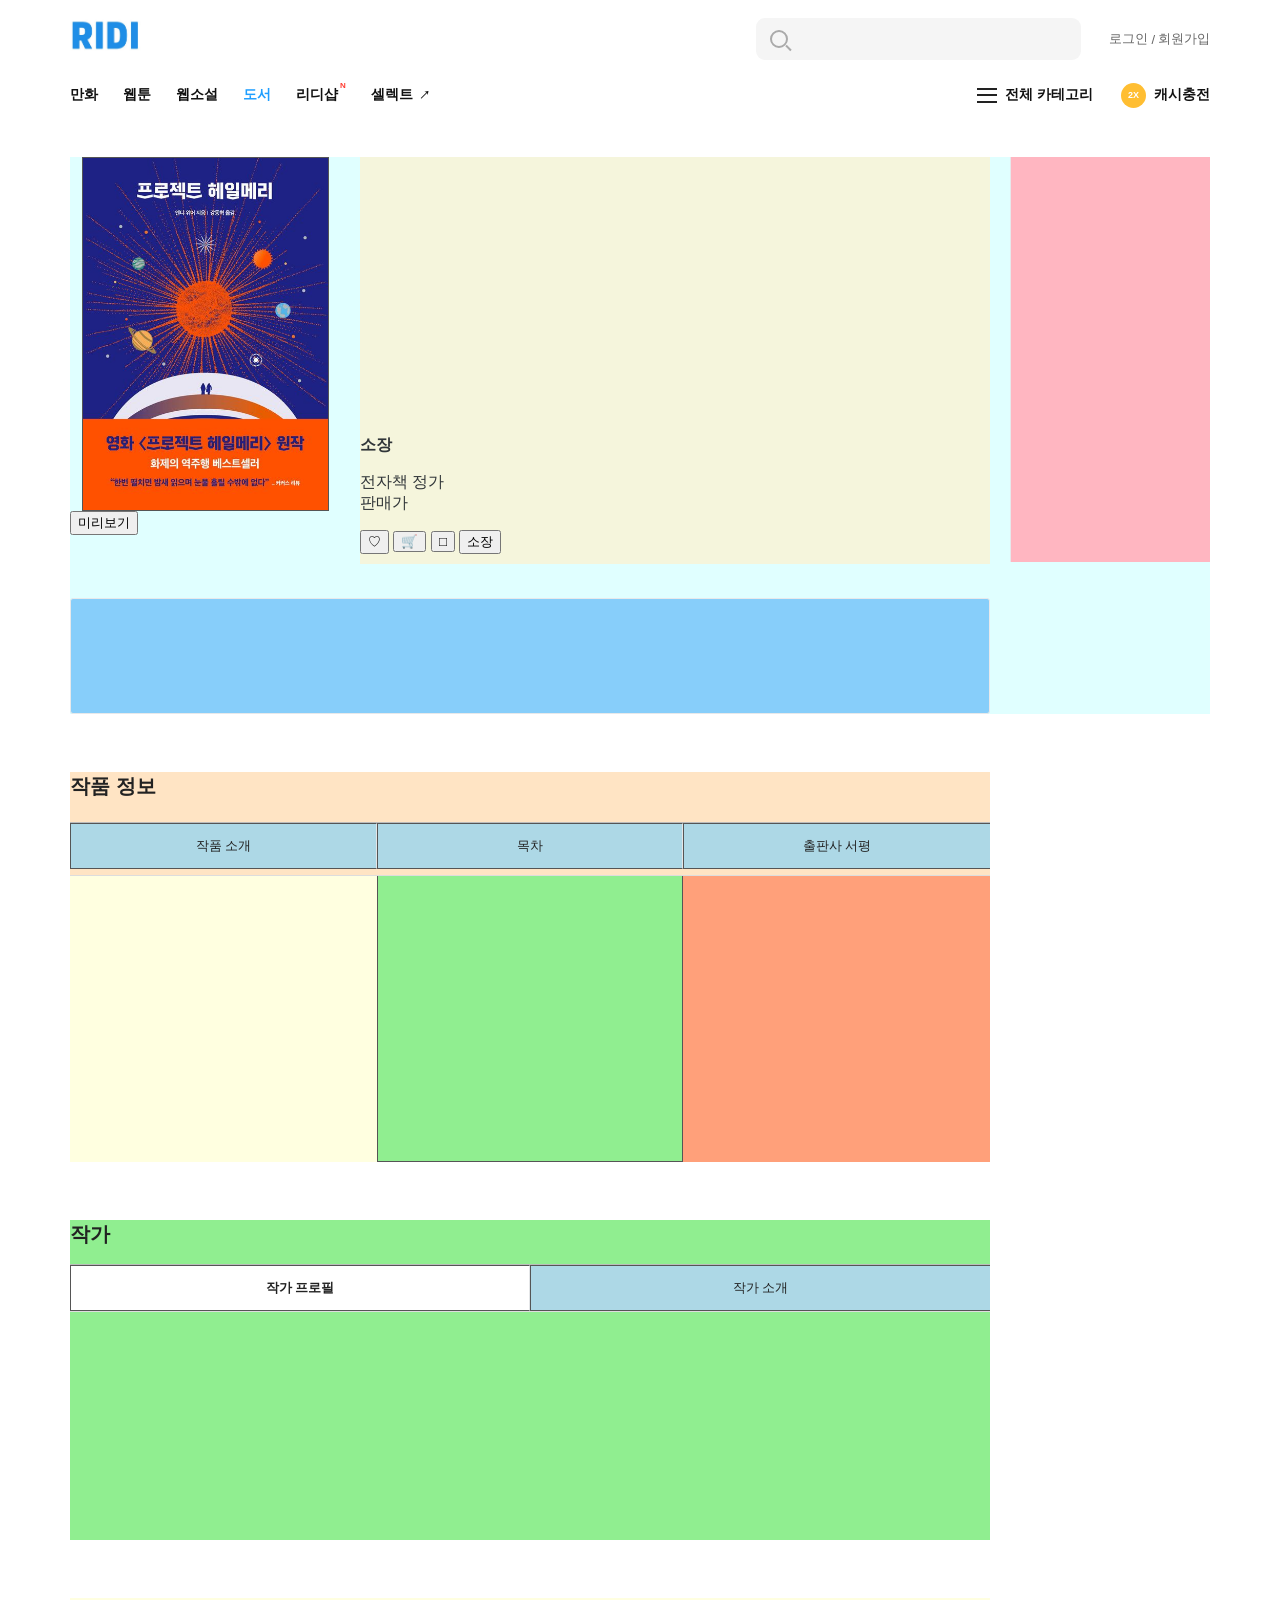
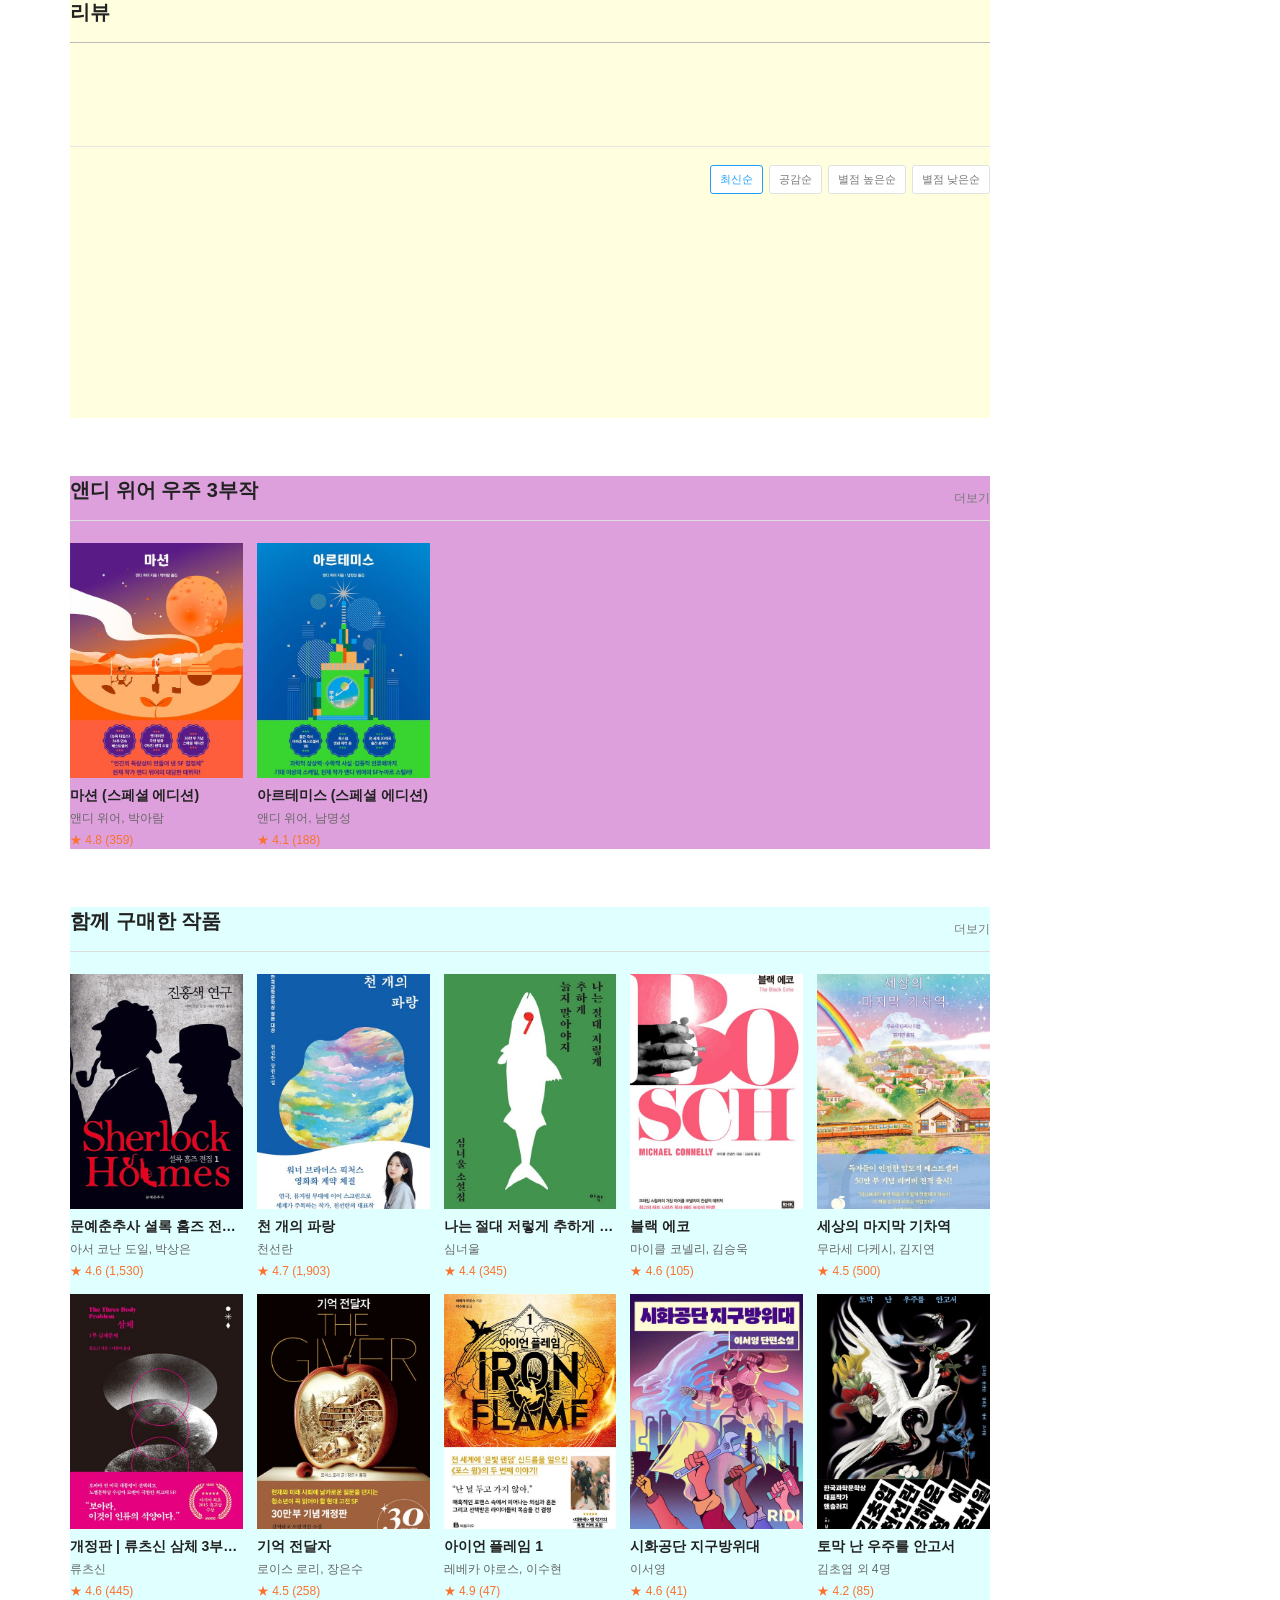
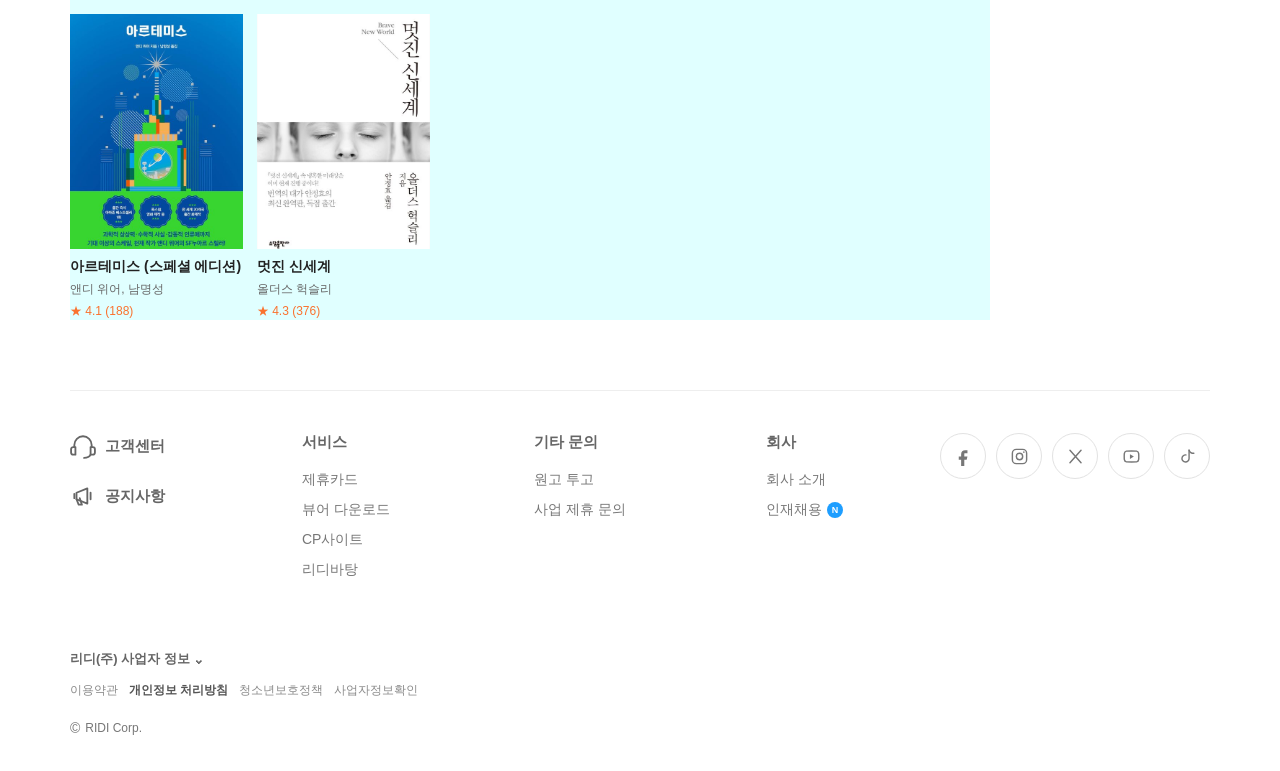
==== subpage_project_halemerry.html @ 0af4936f "20260902작업api호출완으로해서" ====
<!DOCTYPE html>
<html lang="ko">
<head>
    <meta charset="UTF-8">
    <meta name="viewport" content="width=device-width, initial-scale=1.0">
    <title>프로젝트 헤일메리 - 리디</title>
    <link rel="stylesheet" href="./css/common.css">
</head>
<body>
   <!-- 헤더 시작 -->
        <header>
            <!-- 왼쪽 -->
            <div class="왼쪽영역">
                <a href="index.html" id="로고">
                    <img src="./img/리디로고.jpg" alt="RIDI">
                </a>

                <nav id="작품장르">
                    <a href="#">만화</a>
                    <a href="#">웹툰</a>
                    <a href="#">웹소설</a>
                    <a href="#" class="현재메뉴">도서</a>
                    <a href="#" class="리디샵메뉴">
                        리디샵
                        <span class="new표시헤더">N</span>
                    </a>
                    <a href="#">
                        셀렉트
                        <span class="외부링크아이콘">↗</span>
                    </a>
                </nav>
            </div>


            <!-- 오른쪽 -->
            <div class="오른쪽영역">
                <!-- 검색 + 로그인 -->
                <div class="오른쪽위">
                    <form id="검색">
                        <button
                            type="submit"
                            class="검색버튼"
                            aria-label="검색" >
                            <span class="돋보기"></span>
                        </button>
                        <input type="text">
                    </form>

                    <div id="로그인">
                        <a href="#">로그인</a>
                        <span>/</span>
                        <a href="#">회원가입</a>
                    </div>
                </div>

                <!-- 카테고리 + 캐시충전 -->
                <div class="오른쪽아래">
                    <a href="#" id="전체카테고리">
                        <span class="햄버거아이콘">
                            <i></i>
                            <i></i>
                            <i></i>
                        </span>
                        <span>전체 카테고리</span>
                    </a>

                    <a href="#" id="캐시충전">
                        <span class="캐시아이콘">2X</span>
                        <span>캐시충전</span>
                    </a>
                </div>
            </div>
        </header>
        <!-- 헤더 끝 -->


            <main class="서브페이지메인">
            <section class="책정보">
                <div class="책정보상단">

                    <!-- 왼쪽 표지 영역 -->
                    <div class="책표지영역">
                        <a href="#" class="책표지링크">
                            <img class="책표지" src="" alt="">
                        </a>

                        <button class="미리보기버튼" type="button">미리보기</button>
                    </div>

                    <!-- 가운데 기본 정보 -->
                    <div class="책기본정보">
                        <div class="책카테고리"></div>

                        <h1 class="책제목"></h1>

                        <div class="책평점영역">
                            <span class="책평점"></span>
                            <span class="책평가수"></span>
                        </div>

                        <div class="책관심수"></div>

                        <ul class="책관계자목록"></ul>

                        <div class="책출판사"></div>

                        <a href="#" class="책이벤트"></a>

                        <div class="책구매영역">
                            <div class="책가격정보">
                                <strong class="가격구분">소장</strong>
                                <dl class="가격목록">
                                    <div>
                                        <dt>전자책 정가</dt>
                                        <dd class="전자책정가"></dd>
                                    </div>
                                    <div>
                                        <dt>판매가</dt>
                                        <dd class="판매가격"></dd>
                                    </div>
                                </dl>
                            </div>

                            <div class="책구매버튼영역">
                                <button type="button" class="관심버튼" aria-label="관심 작품">♡</button>
                                <button type="button" class="카트버튼" aria-label="카트에 담기">🛒</button>
                                <button type="button" class="선물버튼" aria-label="선물하기">□</button>
                                <button type="button" class="소장버튼">소장</button>
                            </div>
                        </div>
                    </div>

                    <!-- 오른쪽 추천 영역 -->
                    <aside class="함께구매영역">
                        <h2 class="함께구매제목"></h2>
                        <ol class="함께구매목록"></ol>
                    </aside>
                </div>

                <!-- 하단 상세 정보 -->
                <div class="책정보하단">
                    <dl class="책상세목록">
                        <div>
                            <dt class="출간정보라벨"></dt>
                            <dd class="출간정보내용"></dd>
                        </div>

                        <div>
                            <dt class="파일정보라벨"></dt>
                            <dd class="파일정보내용"></dd>
                        </div>

                        <div>
                            <dt class="듣기기능라벨"></dt>
                            <dd class="듣기기능내용"></dd>
                        </div>

                        <div>
                            <dt class="지원환경라벨"></dt>
                            <dd class="지원환경내용"></dd>
                        </div>

                        <div>
                            <dt class="isbn라벨"></dt>
                            <dd class="isbn내용"></dd>
                        </div>
                    </dl>
                </div>
            </section>

            <!-- 작품 정보: 내용은 JSON에서 비동기로 출력 -->
            <section class="작품정보">
                <h2 class="상세섹션제목">작품 정보</h2>

                <nav class="작품정보탭" aria-label="작품 정보 메뉴">
                    <span>작품 소개</span>
                    <span>목차</span>
                    <span>출판사 서평</span>
                </nav>

                <article id="작품소개" class="작품정보패널"></article>
                <article id="목차" class="작품정보패널"></article>
                <article id="출판사서평" class="작품정보패널"></article>
            </section>

            <!-- 작가 영역: 추후 HTML에 직접 입력 -->
            <section class="작가정보">
                <h2 class="상세섹션제목">작가</h2>
                <div class="작가탭">
                    <button type="button" class="활성">작가 프로필</button>
                    <button type="button">작가 소개</button>
                </div>
                <div class="작가프로필영역"></div>
            </section>

             <!-- 리뷰 요약은 고정 구조, 댓글만 JSON에서 비동기로 출력 -->
            <section class="리뷰영역">
                <h2 class="상세섹션제목">리뷰</h2>
                <div class="리뷰요약">
                    <strong class="리뷰평점"></strong>
                    <span class="리뷰평가수"></span>
                </div>
                <div class="댓글정렬">
                    <button type="button" class="활성">최신순</button>
                    <button type="button">공감순</button>
                    <button type="button">별점 높은순</button>
                    <button type="button">별점 낮은순</button>
                </div>
                <div class="댓글목록"></div>
                <button type="button" class="댓글더보기버튼" hidden>더보기</button>
            </section>


            <!-- 작가의 대표 작품: 추후 HTML에 직접 입력 -->
            <section class="작가대표작품">
                <div class="상세섹션머리">
                    <h2 class="상세섹션제목">앤디 위어 우주 3부작</h2>
                    <a href="#">더보기</a>
                </div>
                <div class="대표작품목록"></div>
            </section>

           
            <!-- 하단 추천 영역: 추후 HTML에 직접 입력 -->
            <section class="연관작품영역">
                <div class="상세섹션머리">
                    <h2 class="상세섹션제목">함께 구매한 작품</h2>
                    <a href="#">더보기</a>
                </div>
                <div class="연관작품목록"></div>
            </section>
        </main>


        <footer class="리디푸터">
            <div class="푸터상단">
                <div class="푸터왼쪽메뉴">
                    <div class="푸터바로가기">
                        <a href="#" class="푸터큰링크">
                            <svg viewBox="0 0 24 24" aria-hidden="true">
                                <path d="M4 13v-2a8 8 0 0 1 16 0v2"/>
                                <path d="M4 13H3a2 2 0 0 0-2 2v3a2 2 0 0 0 2 2h2v-7H4Z"/>
                                <path d="M20 13h1a2 2 0 0 1 2 2v3a2 2 0 0 1-2 2h-2v-7h1Z"/>
                                <path d="M19 20c-1 2-3 3-6 3"/>
                            </svg>
                            <span>고객센터</span>
                        </a>

                        <a href="#" class="푸터큰링크">
                            <svg viewBox="0 0 24 24" aria-hidden="true">
                                <path d="M4 10v4"/>
                                <path d="M6 9l10-4v14L6 15Z"/>
                                <path d="M6 15l2 5h3l-2-6"/>
                                <path d="M19 9v6"/>
                            </svg>
                            <span>공지사항</span>
                        </a>
                    </div>

                    <div class="푸터목록">
                        <strong>서비스</strong>
                        <a href="#">제휴카드</a>
                        <a href="#">뷰어 다운로드</a>
                        <a href="#">CP사이트</a>
                        <a href="#">리디바탕</a>
                    </div>

                    <div class="푸터목록">
                        <strong>기타 문의</strong>
                        <a href="#">원고 투고</a>
                        <a href="#">사업 제휴 문의</a>
                    </div>

                    <div class="푸터목록">
                        <strong>회사</strong>
                        <a href="#">회사 소개</a>
                        <a href="#" class="인재채용링크">인재채용 <span class="뉴배지">N</span></a>
                    </div>
                </div>

                <div class="푸터SNS">
                    <a href="#" aria-label="페이스북" title="페이스북">
                        <svg viewBox="0 0 24 24" aria-hidden="true"><path d="M14 8h3V4h-3c-3 0-5 2-5 5v3H6v4h3v8h4v-8h3l1-4h-4V9c0-1 .5-1 1-1Z"/></svg>
                    </a>
                    <a href="#" aria-label="인스타그램" title="인스타그램">
                        <svg viewBox="0 0 24 24" aria-hidden="true"><rect x="3" y="3" width="18" height="18" rx="5"/><circle cx="12" cy="12" r="4"/><circle cx="17.5" cy="6.5" r="1" class="채움"/></svg>
                    </a>
                    <a href="#" aria-label="트위터 X" title="트위터 X">
                        <svg viewBox="0 0 24 24" aria-hidden="true"><path d="M5 4l14 16M19 4L5 20"/></svg>
                    </a>
                    <a href="#" aria-label="유튜브" title="유튜브">
                        <svg viewBox="0 0 24 24" aria-hidden="true"><path d="M21 8c-.2-1.5-1-2.5-2.5-2.8C16.8 5 14.5 5 12 5s-4.8 0-6.5.2C4 5.5 3.2 6.5 3 8c-.2 1.1-.2 2.3-.2 4s0 2.9.2 4c.2 1.5 1 2.5 2.5 2.8C7.2 19 9.5 19 12 19s4.8 0 6.5-.2C20 18.5 20.8 17.5 21 16c.2-1.1.2-2.3.2-4s0-2.9-.2-4Z"/><path d="M10 9l5 3-5 3Z" class="채움"/></svg>
                    </a>
                    <a href="#" aria-label="틱톡" title="틱톡">
                        <svg viewBox="0 0 24 24" aria-hidden="true"><path d="M14 4v10.5a4.5 4.5 0 1 1-4-4.5"/><path d="M14 4c1 3 3 4 6 4"/></svg>
                    </a>
                </div>
            </div>

            <div class="푸터하단">
                <button type="button" id="사업자정보버튼" aria-expanded="false">
                    <span>리디(주) 사업자 정보</span>
                    <span class="사업자화살표" aria-hidden="true">⌄</span>
                </button>

                <div id="사업자정보내용" hidden>
                    <p>대표자 : 배기식 &nbsp;|&nbsp; 사업자등록번호 : 120-87-27435</p>
                    <p>통신판매업 신고 번호 2009-서울강남-02139 &nbsp;|&nbsp; 주소 :서울특별시 강남구 테헤란로 325, 어반벤치빌딩 4,10,11층 (역삼동)</p>
                </div>

                <div class="푸터약관">
                    <a href="#">이용약관</a>
                    <a href="#" class="개인정보처리방침">개인정보 처리방침</a>
                    <a href="#">청소년보호정책</a>
                    <a href="#">사업자정보확인</a>
                </div>

                <div class="푸터카피라이트">
                    <span class="저작권기호">©</span>
                    <span>RIDI Corp.</span>
                </div>
            </div>
        </footer>

        <script src="./js/subpage.js"></script>
</body>
</html>
---- css/common.css ----
@charset "utf-8";
@import url("./subpage.css");

/* =========================
   헤더
========================= */

/* =========================
   헤더
========================= */

header {
    width: 1140px;
    height: 115px;

    margin: 0 auto;

    display: flex;
    justify-content: space-between;
}


/* =========================
   왼쪽 영역
========================= */

.왼쪽영역 {
    height: 115px;

    display: flex;
    flex-direction: column;
    justify-content: space-between;
}


/* RIDI 로고 */

#로고 {
    width: 75px;
    height: 35px;

    margin-top: 18px;

    display: block;
}


#로고 img {
    width: 75px;
    height: 35px;

    display: block;
    object-fit: contain;
}


/* =========================
   작품 장르
========================= */

#작품장르 {
    height: 40px;

    display: flex;
    align-items: center;

    gap: 25px;
}


#작품장르 a {
    position: relative;

    color: #111;

    font-size: 14px;
    font-weight: 600;

    text-decoration: none;
    white-space: nowrap;

    transition: color 0.2s;
}


#작품장르 a:hover {
    color: #999;
}


/* 현재 선택된 '도서' */

#작품장르 .현재메뉴 {
    color: #1e9eff;
}


/* 리디샵 옆 N */

.리디샵메뉴 {
    display: flex;
    align-items: flex-start;
}


.new표시헤더 {
    margin-left: 2px;
    margin-top: -5px;

    color: #ff3b30;

    font-size: 8px;
    font-weight: bold;
}


/* 셀렉트 외부링크 표시 */

.외부링크아이콘 {
    margin-left: 2px;

    font-size: 11px;
}


/*오른쪽 영역 */

.오른쪽영역 {
    height: 115px;

    display: flex;
    flex-direction: column;

    align-items: flex-end;
    justify-content: space-between;
}


/*검색 + 로그인 */

.오른쪽위 {
    margin-top: 18px;

    display: flex;
    align-items: center;

    gap: 28px;
}


/* 검색창 */

#검색 {
    width: 325px;
    height: 42px;

    display: flex;
    align-items: center;

    background-color: #f5f5f5;

    border: none;
    border-radius: 9px;

    overflow: hidden;
}


/* 검색 버튼 */

.검색버튼 {
    width: 45px;
    height: 42px;

    border: none;
    background: none;

    display: flex;
    justify-content: center;
    align-items: center;

    cursor: pointer;
}


/* CSS 돋보기 */

.돋보기 {
    width: 14px;
    height: 14px;

    border: 2px solid #aaa;
    border-radius: 50%;

    position: relative;

    display: block;
}


.돋보기::after {
    content: "";

    width: 7px;
    height: 2px;

    position: absolute;

    right: -6px;
    bottom: -3px;

    background-color: #aaa;

    transform: rotate(45deg);
}


/* 검색 입력 */

#검색 input {
    flex: 1;
    height: 42px;
    padding: 0 12px 0 3px;
    border: none;
    outline: none;
    background: transparent;
    font-size: 14px;
}


/* 로그인*/

#로그인 {
    display: flex;
    align-items: center;

    gap: 3px;

    white-space: nowrap;
}


#로그인 a,
#로그인 span {
    color: #666;

    font-size: 13px;
    font-weight: 500;

    text-decoration: none;
}


#로그인 a:hover {
    color: #aaa;
}


/* 전체 카테고리 + 캐시충전 */

.오른쪽아래 {
    height: 40px;

    display: flex;
    align-items: center;

    gap: 28px;
}


#전체카테고리,
#캐시충전 {
    height: 40px;

    display: flex;
    align-items: center;

    gap: 8px;

    color: #111;

    font-size: 14px;
    font-weight: 600;

    text-decoration: none;
}


/* 햄버거 */

.햄버거아이콘 {
    width: 20px;
    height: 15px;

    display: flex;
    flex-direction: column;
    justify-content: space-between;
}


.햄버거아이콘 i {
    width: 20px;
    height: 2px;

    display: block;

    background-color: #222;
}


/* 캐시 2X 아이콘 */

.캐시아이콘 {
    width: 25px;
    height: 25px;

    border: none;
    border-radius: 50%;

    background-color: #ffbe32;

    display: flex;
    justify-content: center;
    align-items: center;

    color: white;

    font-size: 9px;
    font-weight: bold;
}


#전체카테고리:hover,
#캐시충전:hover {
    color: #888;
}

/* =========================
   리디 푸터 - 통합본
========================= */
.리디푸터 {
    width: 1140px;
    min-height: 345px;
    height: auto;
    margin: 0 auto;
    padding: 42px 0 36px;
    border-top: 1px solid #eeeeee;
    color: #777777;
    background: #ffffff;
    box-sizing: border-box;
}

.푸터상단 {
    display: flex;
    justify-content: space-between;
    align-items: flex-start;
}

.푸터왼쪽메뉴 {
    display: flex;
    align-items: flex-start;
    gap: 82px;
}

.푸터바로가기 {
    width: 150px;
    display: flex;
    flex-direction: column;
    gap: 24px;
}

.푸터큰링크 {
    display: flex;
    align-items: center;
    gap: 9px;
    color: #666666;
    font-size: 15px;
    font-weight: 700;
    text-decoration: none;
    transition: color .2s ease;
}

.푸터큰링크 svg {
    width: 26px;
    height: 26px;
    fill: none;
    stroke: currentColor;
    stroke-width: 1.7;
    stroke-linecap: round;
    stroke-linejoin: round;
    flex: 0 0 auto;
}

.푸터큰링크:hover {
    color: #b8b8b8;
}

.푸터목록 {
    min-width: 150px;
    display: flex;
    flex-direction: column;
    gap: 12px;
    font-size: 14px;
}

.푸터목록 strong {
    margin-bottom: 7px;
    color: #666666;
    font-size: 15px;
    font-weight: 700;
}

.푸터목록 a {
    width: fit-content;
    color: #777777;
    text-decoration: none;
    transition: color .2s ease;
}

.푸터목록 a:hover {
    color: #bbbbbb;
}

.인재채용링크 {
    display: flex;
    align-items: center;
    gap: 5px;
}

.뉴배지 {
    width: 16px;
    height: 16px;
    display: inline-flex;
    justify-content: center;
    align-items: center;
    border-radius: 50%;
    background: #1e9eff;
    color: #ffffff;
    font-size: 9px;
    font-weight: 700;
    line-height: 1;
}

.푸터SNS {
    display: flex;
    gap: 10px;
}

.푸터SNS a {
    width: 44px;
    height: 44px;
    display: flex;
    justify-content: center;
    align-items: center;
    border: 1px solid #e2e2e2;
    border-radius: 50%;
    color: #777777;
    text-decoration: none;
    transition: color .2s ease, border-color .2s ease;
}

.푸터SNS a:hover {
    color: #b8b8b8;
    border-color: #eeeeee;
}

.푸터SNS svg {
    width: 19px;
    height: 19px;
    fill: none;
    stroke: currentColor;
    stroke-width: 1.8;
    stroke-linecap: round;
    stroke-linejoin: round;
}

.푸터SNS svg .채움 {
    fill: currentColor;
    stroke: none;
}

.푸터SNS a:first-child svg path:first-child {
    fill: currentColor;
    stroke: none;
}

.푸터하단 {
    margin-top: 70px;
}

#사업자정보버튼 {
    padding: 0;
    display: inline-flex;
    align-items: center;
    gap: 4px;
    border: 0;
    background: transparent;
    color: #666666;
    font-size: 13px;
    font-weight: 700;
    cursor: pointer;
}

.사업자화살표 {
    display: inline-block;
    font-size: 16px;
    transform-origin: center;
    transition: transform .2s ease;
}

#사업자정보버튼[aria-expanded="true"] .사업자화살표 {
    transform: rotate(180deg);
}

#사업자정보내용 {
    margin-top: 10px;
    color: #999999;
    font-size: 11px;
    line-height: 1.7;
}

.푸터약관 {
    margin-top: 14px;
    display: flex;
    align-items: center;
    gap: 11px;
}

.푸터약관 a {
    color: #8a8a8a;
    font-size: 12px;
    text-decoration: none;
    transition: color .2s ease;
}

.푸터약관 a:hover {
    color: #bcbcbc;
}

.푸터약관 .개인정보처리방침 {
    color: #555555;
    font-weight: 700;
}

.푸터카피라이트 {
    margin-top: 22px;
    display: flex;
    align-items: center;
    gap: 5px;
    color: #777777;
    font-size: 12px;
}

.저작권기호 {
    font-size: 14px;
    line-height: 1;
}
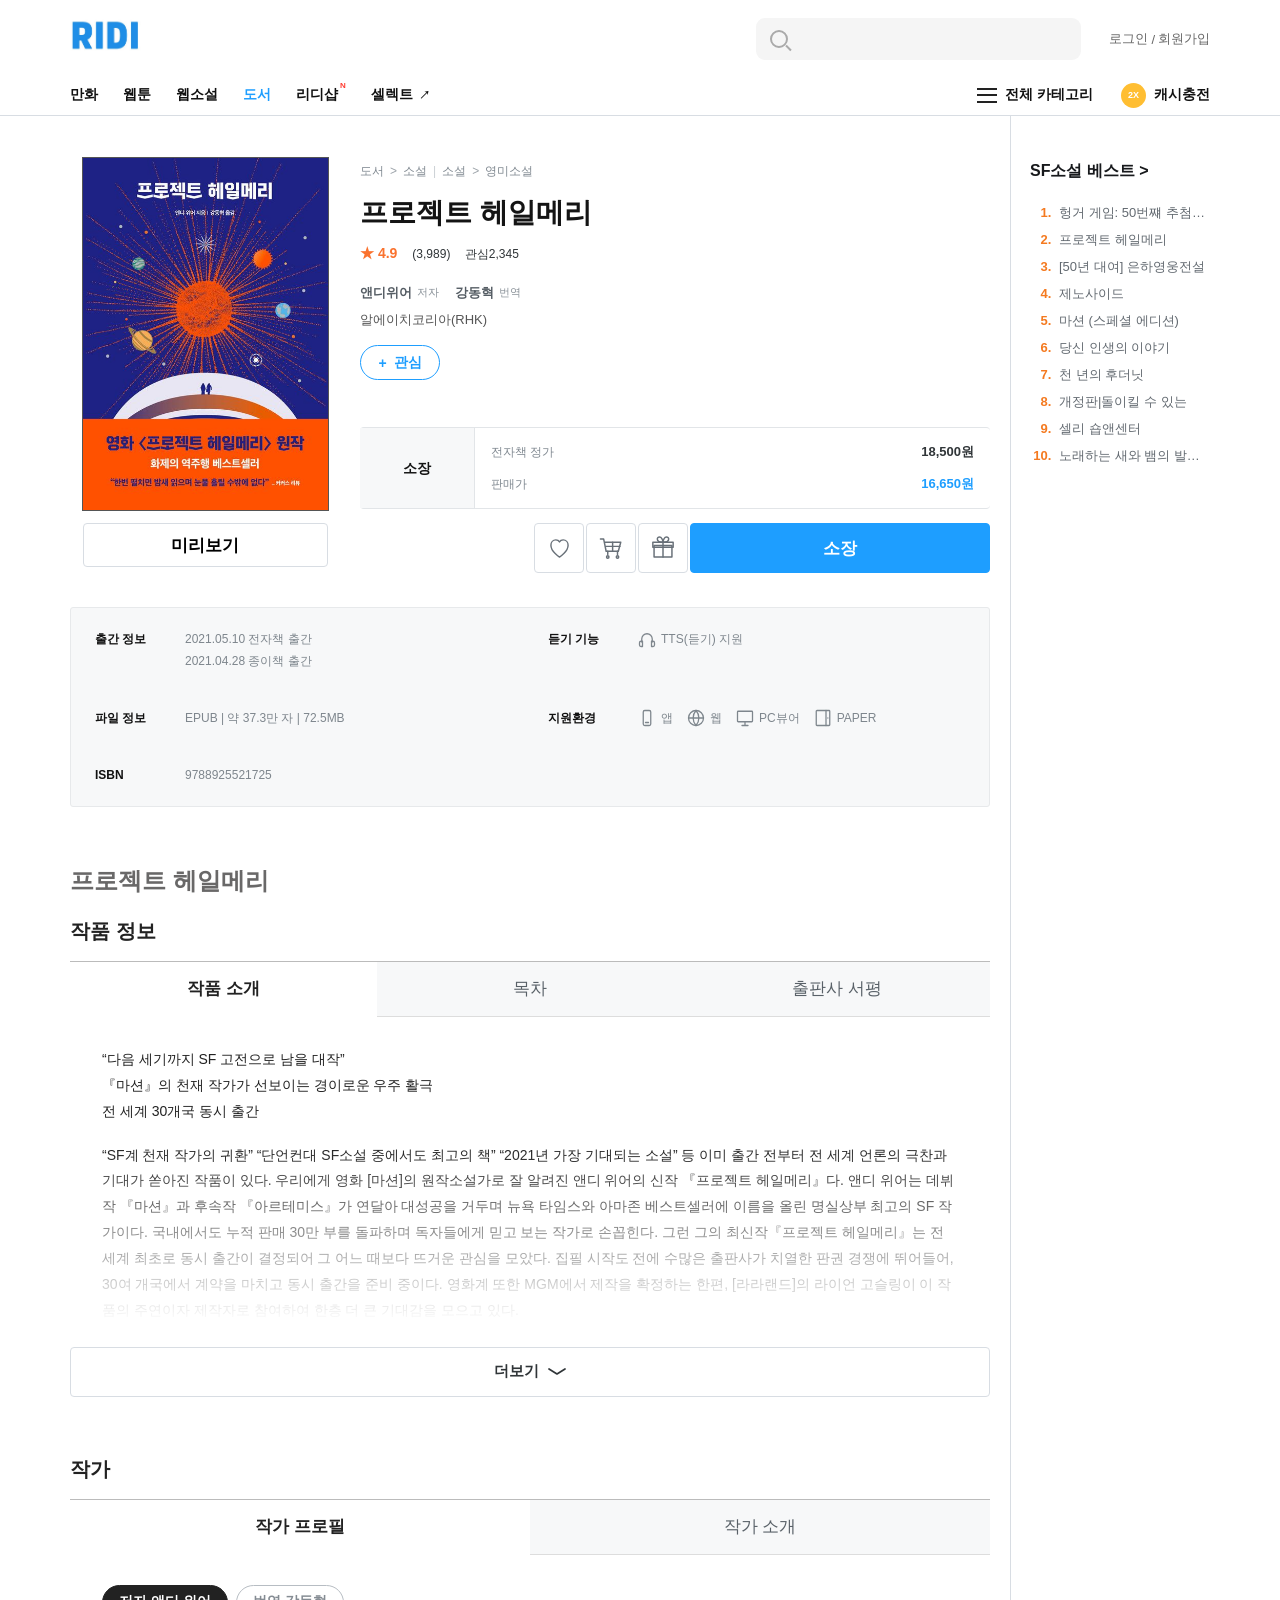
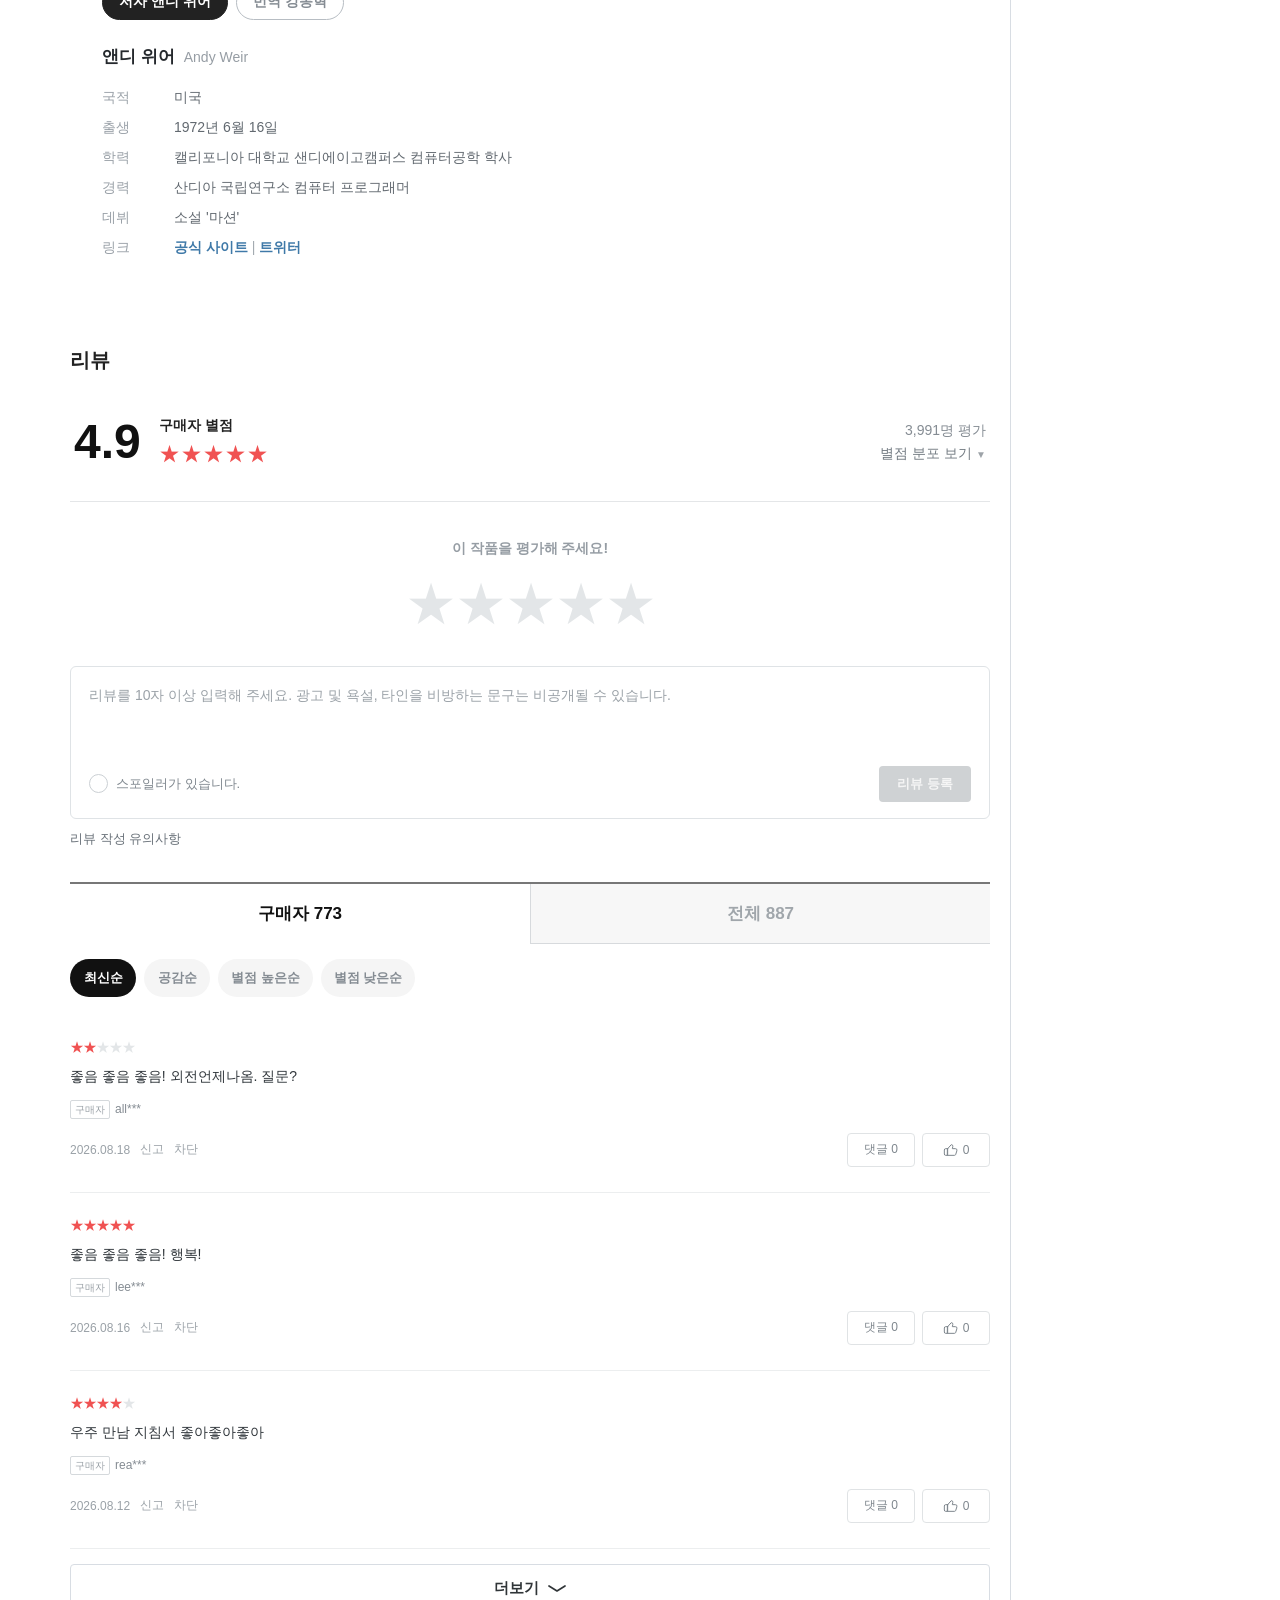
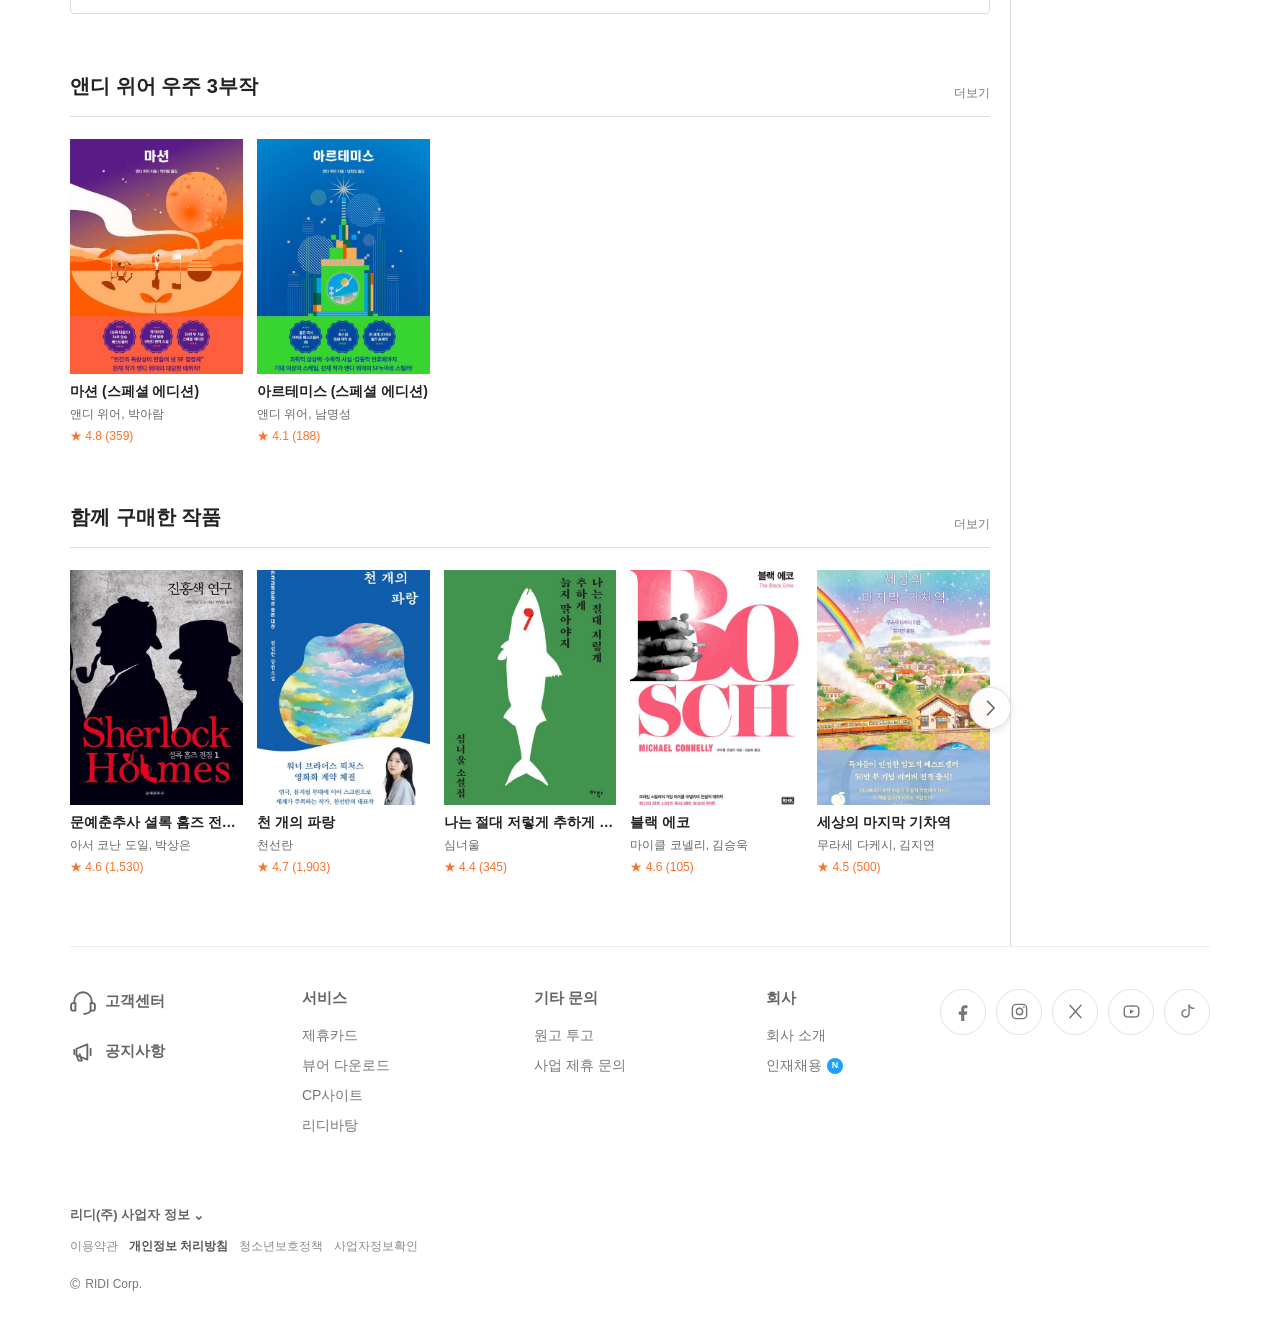
==== commit eb965a81: "서브페이지끝" ====
--- a/subpage_project_halemerry.html
+++ b/subpage_project_halemerry.html
@@ -4,9 +4,10 @@
     <meta charset="UTF-8">
     <meta name="viewport" content="width=device-width, initial-scale=1.0">
     <title>프로젝트 헤일메리 - 리디</title>
+    <link rel="icon" href="data:,">
     <link rel="stylesheet" href="./css/common.css">
 </head>
-<body>
+<body class="서브페이지">
    <!-- 헤더 시작 -->
         <header>
             <!-- 왼쪽 -->
@@ -104,9 +105,13 @@
 
                         <div class="책출판사"></div>
 
-                        <a href="#" class="책이벤트"></a>
 
                         <div class="책구매영역">
+                            <button type="button" class="관심등록버튼">
+                                <span aria-hidden="true">+</span>
+                                <span>관심</span>
+                            </button>
+
                             <div class="책가격정보">
                                 <strong class="가격구분">소장</strong>
                                 <dl class="가격목록">
@@ -122,9 +127,28 @@
                             </div>
 
                             <div class="책구매버튼영역">
-                                <button type="button" class="관심버튼" aria-label="관심 작품">♡</button>
-                                <button type="button" class="카트버튼" aria-label="카트에 담기">🛒</button>
-                                <button type="button" class="선물버튼" aria-label="선물하기">□</button>
+                                <button type="button" class="하트버튼" aria-label="관심 작품">
+                                    <svg class="구매아이콘 하트아이콘" viewBox="0 0 32 32" aria-hidden="true">
+                                        <path d="M16 27S5 20.2 5 11.8C5 7.8 7.7 5 11.3 5c2.1 0 3.8 1 4.7 2.6C16.9 6 18.6 5 20.7 5 24.3 5 27 7.8 27 11.8 27 20.2 16 27 16 27Z"/>
+                                    </svg>
+                                </button>
+                                <button type="button" class="카트버튼" aria-label="카트에 담기">
+                                    <svg class="구매아이콘 카트아이콘" viewBox="0 0 32 32" aria-hidden="true">
+                                        <path d="M3 5h4l3 15h15l3-11H8"/>
+                                        <path d="M10 14h17M18 9v11"/>
+                                        <path d="M12 20v4M24 20v4"/>
+                                        <circle cx="12" cy="27" r="1.5"/>
+                                        <circle cx="24" cy="27" r="1.5"/>
+                                    </svg>
+                                </button>
+                                <button type="button" class="선물버튼" aria-label="선물하기">
+                                    <svg class="구매아이콘 선물아이콘" viewBox="0 0 32 32" aria-hidden="true">
+                                        <path d="M5 13h22v14H5Z"/>
+                                        <path d="M3.5 9h25v6h-25Z"/>
+                                        <path d="M16 9v18"/>
+                                        <path d="M16 9c-5 0-7-1.5-7-4 0-1.6 1.2-2.5 2.7-2.5C14.2 2.5 16 6 16 9Zm0 0c5 0 7-1.5 7-4 0-1.6-1.2-2.5-2.7-2.5C17.8 2.5 16 6 16 9Z"/>
+                                    </svg>
+                                </button>
                                 <button type="button" class="소장버튼">소장</button>
                             </div>
                         </div>
@@ -141,27 +165,27 @@
                 <div class="책정보하단">
                     <dl class="책상세목록">
                         <div>
-                            <dt class="출간정보라벨"></dt>
+                            <dt class="출간정보라벨">출간 정보</dt>
                             <dd class="출간정보내용"></dd>
                         </div>
 
                         <div>
-                            <dt class="파일정보라벨"></dt>
+                            <dt class="듣기기능라벨">듣기 기능</dt>
+                            <dd class="듣기기능내용"></dd>
+                        </div>
+
+                        <div>
+                            <dt class="파일정보라벨">파일 정보</dt>
                             <dd class="파일정보내용"></dd>
                         </div>
 
                         <div>
-                            <dt class="듣기기능라벨"></dt>
-                            <dd class="듣기기능내용"></dd>
+                            <dt class="지원환경라벨">지원환경</dt>
+                            <dd class="지원환경내용"></dd>
                         </div>
 
                         <div>
-                            <dt class="지원환경라벨"></dt>
-                            <dd class="지원환경내용"></dd>
-                        </div>
-
-                        <div>
-                            <dt class="isbn라벨"></dt>
+                            <dt class="isbn라벨">ISBN</dt>
                             <dd class="isbn내용"></dd>
                         </div>
                     </dl>
@@ -170,44 +194,109 @@
 
             <!-- 작품 정보: 내용은 JSON에서 비동기로 출력 -->
             <section class="작품정보">
+                <h2 style="color: rgb(105, 104, 104);">프로젝트 헤일메리</h2>
                 <h2 class="상세섹션제목">작품 정보</h2>
 
-                <nav class="작품정보탭" aria-label="작품 정보 메뉴">
-                    <span>작품 소개</span>
-                    <span>목차</span>
-                    <span>출판사 서평</span>
+                <nav class="작품정보탭" aria-label="작품 정보 메뉴" role="tablist">
+                    <button type="button" class="작품정보탭버튼 활성" data-panel="작품소개" role="tab" aria-selected="true" aria-controls="작품소개">작품 소개</button>
+                    <button type="button" class="작품정보탭버튼" data-panel="목차" role="tab" aria-selected="false" aria-controls="목차">목차</button>
+                    <button type="button" class="작품정보탭버튼" data-panel="출판사서평" role="tab" aria-selected="false" aria-controls="출판사서평">출판사 서평</button>
                 </nav>
 
-                <article id="작품소개" class="작품정보패널"></article>
-                <article id="목차" class="작품정보패널"></article>
-                <article id="출판사서평" class="작품정보패널"></article>
-            </section>
-
-            <!-- 작가 영역: 추후 HTML에 직접 입력 -->
+                <article id="작품소개" class="작품정보패널 활성" role="tabpanel"></article>
+                <article id="목차" class="작품정보패널" role="tabpanel" hidden></article>
+                <article id="출판사서평" class="작품정보패널" role="tabpanel" hidden></article>
+
+                <button type="button" class="작품정보더보기버튼" aria-expanded="false" aria-controls="작품소개">
+                    <span class="작품정보더보기문구">더보기</span>
+                    <svg class="작품정보더보기아이콘" viewBox="0 0 20 20" aria-hidden="true">
+                        <polyline points="2,7 10,12 18,7"></polyline>
+                    </svg>
+                </button>
+            </section>
+
+            <!-- 작가 영역 -->
             <section class="작가정보">
                 <h2 class="상세섹션제목">작가</h2>
-                <div class="작가탭">
-                    <button type="button" class="활성">작가 프로필</button>
-                    <button type="button">작가 소개</button>
-                </div>
-                <div class="작가프로필영역"></div>
-            </section>
-
-             <!-- 리뷰 요약은 고정 구조, 댓글만 JSON에서 비동기로 출력 -->
+                <nav class="작가탭" aria-label="작가 정보 메뉴" role="tablist">
+                    <button type="button" class="작가정보탭버튼 활성" data-panel="작가프로필" role="tab" aria-selected="true" aria-controls="작가프로필">작가 프로필</button>
+                    <button type="button" class="작가정보탭버튼" data-panel="작가소개" role="tab" aria-selected="false" aria-controls="작가소개">작가 소개</button>
+                </nav>
+
+                <article id="작가프로필" class="작가정보패널 활성" role="tabpanel">
+                    <div class="작가프로필영역"></div>
+                </article>
+                <article id="작가소개" class="작가정보패널 작가소개패널" role="tabpanel" hidden></article>
+
+                <button type="button" class="작가소개더보기버튼" aria-expanded="false" aria-controls="작가소개" hidden>
+                    <span class="작가소개더보기문구">더보기</span>
+                    <svg class="작가소개더보기아이콘" viewBox="0 0 20 20" aria-hidden="true">
+                        <polyline points="2,7 10,12 18,7"></polyline>
+                    </svg>
+                </button>
+            </section>
+
+            <!-- 리뷰 UI는 고정 구조, 평점과 리뷰 데이터는 JSON에서 비동기로 출력 -->
             <section class="리뷰영역">
                 <h2 class="상세섹션제목">리뷰</h2>
+
                 <div class="리뷰요약">
-                    <strong class="리뷰평점"></strong>
-                    <span class="리뷰평가수"></span>
-                </div>
+                    <div class="리뷰평점묶음">
+                        <strong class="리뷰평점"></strong>
+                        <div class="리뷰평점설명">
+                            <strong>구매자 별점</strong>
+                            <span class="리뷰요약별점" aria-label="구매자 별점"></span>
+                        </div>
+                    </div>
+                    <div class="리뷰평가정보">
+                        <span class="리뷰평가수"></span>
+                        <button type="button" class="별점분포버튼">별점 분포 보기 <span aria-hidden="true">▼</span></button>
+                    </div>
+                </div>
+
+                <div class="리뷰작성영역">
+                    <p class="리뷰평가안내">이 작품을 평가해 주세요!</p>
+                    <div class="리뷰별점입력" aria-label="별점 선택">
+                        <button type="button" data-rating="1" aria-label="1점">★</button>
+                        <button type="button" data-rating="2" aria-label="2점">★</button>
+                        <button type="button" data-rating="3" aria-label="3점">★</button>
+                        <button type="button" data-rating="4" aria-label="4점">★</button>
+                        <button type="button" data-rating="5" aria-label="5점">★</button>
+                    </div>
+
+                    <div class="리뷰입력박스">
+                        <textarea class="리뷰입력창" maxlength="1000" placeholder="리뷰를 10자 이상 입력해 주세요. 광고 및 욕설, 타인을 비방하는 문구는 비공개될 수 있습니다."></textarea>
+                        <div class="리뷰입력아랫줄">
+                            <label class="스포일러선택">
+                                <input type="checkbox">
+                                <span class="스포일러체크표시" aria-hidden="true"></span>
+                                <span>스포일러가 있습니다.</span>
+                            </label>
+                            <button type="button" class="리뷰등록버튼" disabled>리뷰 등록</button>
+                        </div>
+                    </div>
+
+                    <button type="button" class="리뷰유의사항버튼">리뷰 작성 유의사항</button>
+                </div>
+
+                <div class="리뷰종류탭" role="tablist" aria-label="리뷰 종류">
+                    <button type="button" class="활성" data-review-type="buyer" role="tab" aria-selected="true">구매자 <strong class="구매자리뷰수"></strong></button>
+                    <button type="button" data-review-type="all" role="tab" aria-selected="false">전체 <strong class="전체리뷰수"></strong></button>
+                </div>
+
                 <div class="댓글정렬">
                     <button type="button" class="활성">최신순</button>
                     <button type="button">공감순</button>
                     <button type="button">별점 높은순</button>
                     <button type="button">별점 낮은순</button>
                 </div>
-                <div class="댓글목록"></div>
-                <button type="button" class="댓글더보기버튼" hidden>더보기</button>
+                <div id="댓글목록" class="댓글목록"></div>
+                <button type="button" class="댓글더보기버튼" aria-expanded="false" aria-controls="댓글목록" hidden>
+                    <span class="댓글더보기문구">더보기</span>
+                    <svg class="댓글더보기아이콘" viewBox="0 0 20 20" aria-hidden="true">
+                        <polyline points="2,7 10,12 18,7"></polyline>
+                    </svg>
+                </button>
             </section>
 
 
@@ -221,13 +310,23 @@
             </section>
 
            
-            <!-- 하단 추천 영역: 추후 HTML에 직접 입력 -->
+            <!-- 함께 구매한 작품: JSON에서 5권씩 비동기로 출력 -->
             <section class="연관작품영역">
                 <div class="상세섹션머리">
                     <h2 class="상세섹션제목">함께 구매한 작품</h2>
                     <a href="#">더보기</a>
                 </div>
-                <div class="연관작품목록"></div>
+                <div class="연관작품슬라이더">
+                    <button type="button" class="연관작품이동버튼 연관작품이전버튼" aria-label="이전 작품 보기" hidden>
+                        <svg viewBox="0 0 24 24" aria-hidden="true"><polyline points="15,4 7,12 15,20"></polyline></svg>
+                    </button>
+                    <div class="연관작품뷰포트">
+                        <div class="연관작품목록" aria-live="polite"></div>
+                    </div>
+                    <button type="button" class="연관작품이동버튼 연관작품다음버튼" aria-label="다음 작품 보기" hidden>
+                        <svg viewBox="0 0 24 24" aria-hidden="true"><polyline points="9,4 17,12 9,20"></polyline></svg>
+                    </button>
+                </div>
             </section>
         </main>
 
